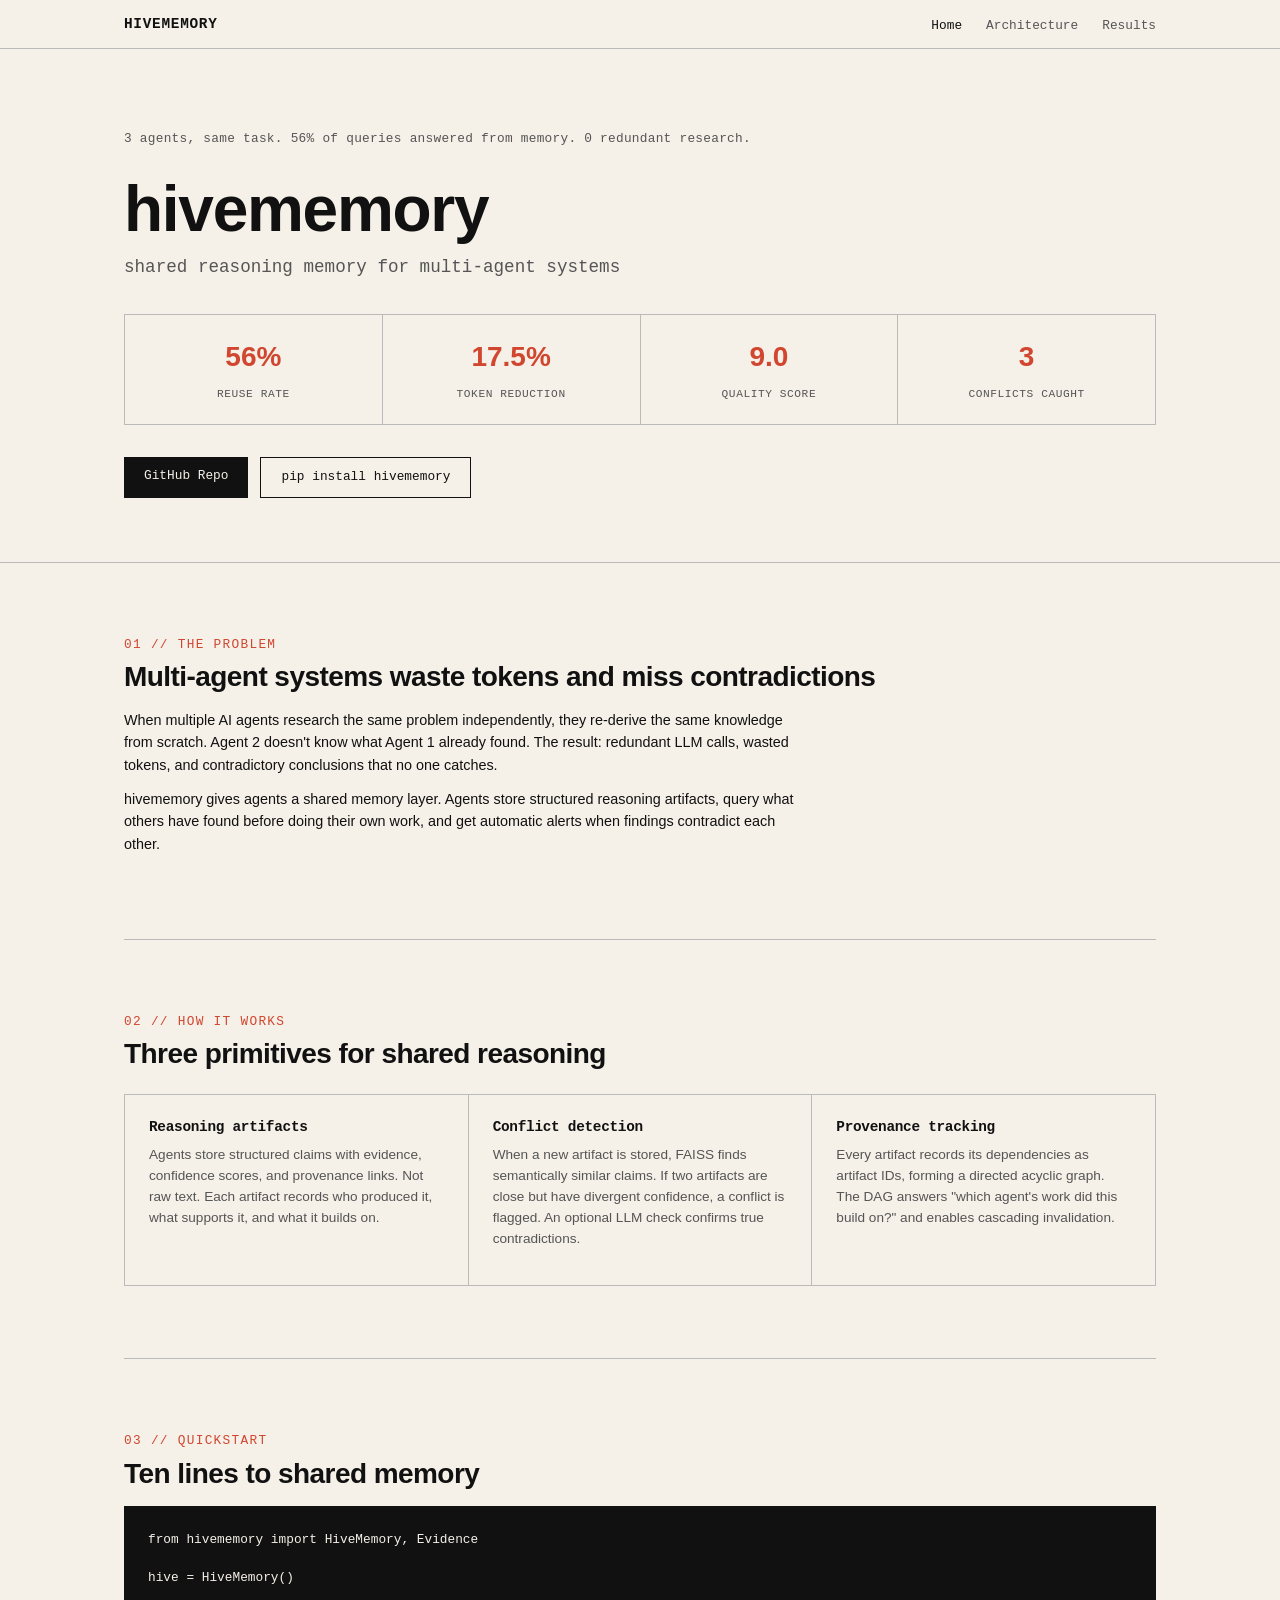
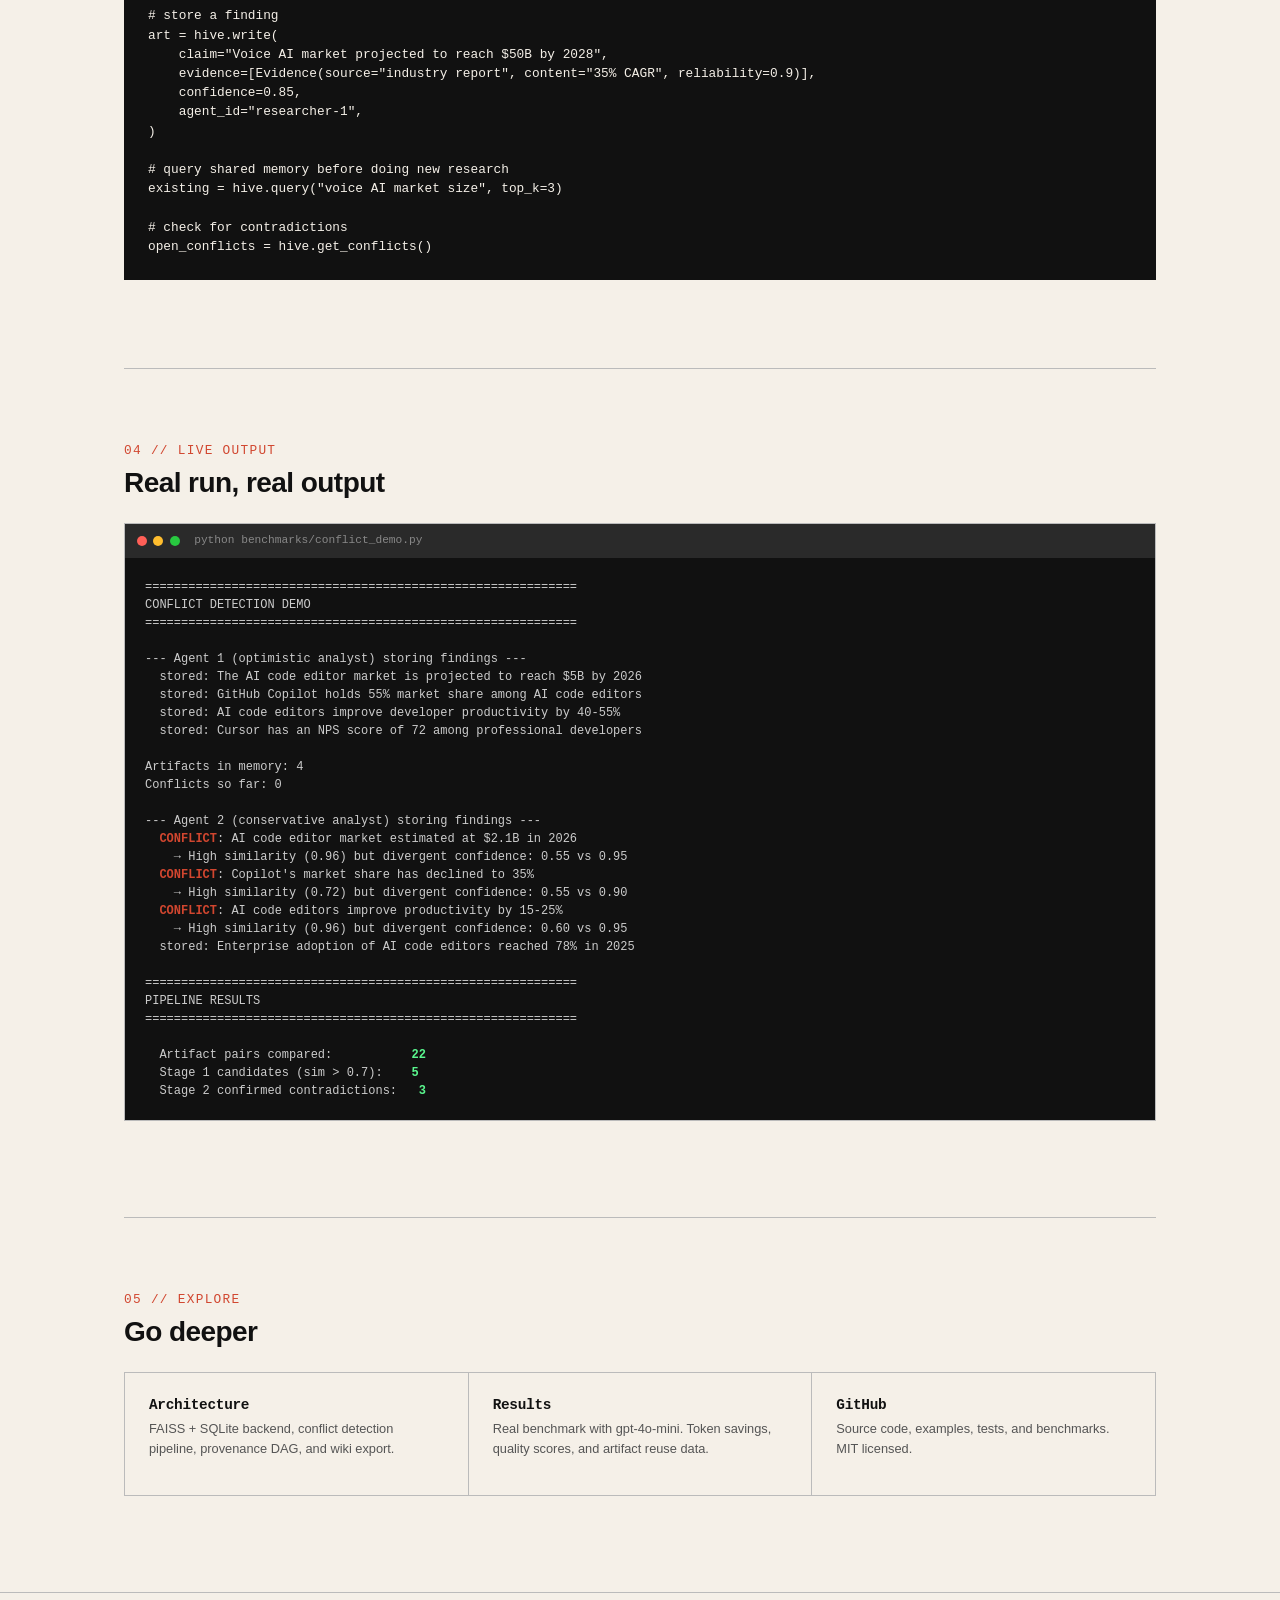
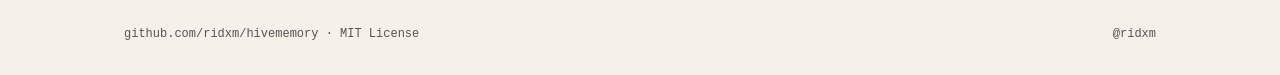
==== docs/index.html @ 1969f160 "add project website and conflict demo" ====
<!DOCTYPE html>
<html lang="en">
<head>
  <meta charset="UTF-8">
  <meta name="viewport" content="width=device-width, initial-scale=1.0">
  <title>hivememory — shared reasoning memory for multi-agent systems</title>
  <link rel="stylesheet" href="style.css">
</head>
<body>

<nav>
  <div class="container">
    <a href="index.html" class="logo">HIVEMEMORY</a>
    <ul class="links">
      <li><a href="index.html" class="active">Home</a></li>
      <li><a href="architecture.html">Architecture</a></li>
      <li><a href="results.html">Results</a></li>
    </ul>
  </div>
</nav>

<div class="hero">
  <div class="container">
    <div class="hero-readout">
      <span class="readout-line">3 agents, same task. 56% of queries answered from memory. 0 redundant research.</span>
    </div>
    <h1>hivememory</h1>
    <p class="subline">shared reasoning memory for multi-agent systems</p>
    <div class="stats-grid hero-stats">
      <div class="stat-box">
        <span class="number">56%</span>
        <span class="label">reuse rate</span>
      </div>
      <div class="stat-box">
        <span class="number">17.5%</span>
        <span class="label">token reduction</span>
      </div>
      <div class="stat-box">
        <span class="number">9.0</span>
        <span class="label">quality score</span>
      </div>
      <div class="stat-box">
        <span class="number">3</span>
        <span class="label">conflicts caught</span>
      </div>
    </div>
    <div class="hero-links">
      <a href="https://github.com/ridxm/hivememory" class="btn btn-primary">GitHub Repo</a>
      <a href="https://pypi.org/project/hivememory/" class="btn btn-secondary">pip install hivememory</a>
    </div>
  </div>
</div>

<div class="container">

  <section>
    <span class="section-label">01 // The Problem</span>
    <h2>Multi-agent systems waste tokens and miss contradictions</h2>
    <p>When multiple AI agents research the same problem independently, they re-derive the same knowledge from scratch. Agent 2 doesn't know what Agent 1 already found. The result: redundant LLM calls, wasted tokens, and contradictory conclusions that no one catches.</p>
    <p>hivememory gives agents a shared memory layer. Agents store structured reasoning artifacts, query what others have found before doing their own work, and get automatic alerts when findings contradict each other.</p>
  </section>

  <section>
    <span class="section-label">02 // How It Works</span>
    <h2>Three primitives for shared reasoning</h2>
    <div class="three-col">
      <div class="block">
        <h3>Reasoning artifacts</h3>
        <p>Agents store structured claims with evidence, confidence scores, and provenance links. Not raw text. Each artifact records who produced it, what supports it, and what it builds on.</p>
      </div>
      <div class="block">
        <h3>Conflict detection</h3>
        <p>When a new artifact is stored, FAISS finds semantically similar claims. If two artifacts are close but have divergent confidence, a conflict is flagged. An optional LLM check confirms true contradictions.</p>
      </div>
      <div class="block">
        <h3>Provenance tracking</h3>
        <p>Every artifact records its dependencies as artifact IDs, forming a directed acyclic graph. The DAG answers "which agent's work did this build on?" and enables cascading invalidation.</p>
      </div>
    </div>
  </section>

  <section>
    <span class="section-label">03 // Quickstart</span>
    <h2>Ten lines to shared memory</h2>
    <pre>from hivememory import HiveMemory, Evidence

hive = HiveMemory()

# store a finding
art = hive.write(
    claim="Voice AI market projected to reach $50B by 2028",
    evidence=[Evidence(source="industry report", content="35% CAGR", reliability=0.9)],
    confidence=0.85,
    agent_id="researcher-1",
)

# query shared memory before doing new research
existing = hive.query("voice AI market size", top_k=3)

# check for contradictions
open_conflicts = hive.get_conflicts()</pre>
  </section>

  <section>
    <span class="section-label">04 // Live Output</span>
    <h2>Real run, real output</h2>
    <div class="terminal">
      <div class="terminal-bar">
        <span class="terminal-dot"></span>
        <span class="terminal-dot"></span>
        <span class="terminal-dot"></span>
        <span class="terminal-title">python benchmarks/conflict_demo.py</span>
      </div>
      <pre class="terminal-body">============================================================
CONFLICT DETECTION DEMO
============================================================

--- Agent 1 (optimistic analyst) storing findings ---
  stored: The AI code editor market is projected to reach $5B by 2026
  stored: GitHub Copilot holds 55% market share among AI code editors
  stored: AI code editors improve developer productivity by 40-55%
  stored: Cursor has an NPS score of 72 among professional developers

Artifacts in memory: 4
Conflicts so far: 0

--- Agent 2 (conservative analyst) storing findings ---
  <span class="t-conflict">CONFLICT</span>: AI code editor market estimated at $2.1B in 2026
    &rarr; High similarity (0.96) but divergent confidence: 0.55 vs 0.95
  <span class="t-conflict">CONFLICT</span>: Copilot's market share has declined to 35%
    &rarr; High similarity (0.72) but divergent confidence: 0.55 vs 0.90
  <span class="t-conflict">CONFLICT</span>: AI code editors improve productivity by 15-25%
    &rarr; High similarity (0.96) but divergent confidence: 0.60 vs 0.95
  stored: Enterprise adoption of AI code editors reached 78% in 2025

============================================================
PIPELINE RESULTS
============================================================

  Artifact pairs compared:           <span class="t-num">22</span>
  Stage 1 candidates (sim &gt; 0.7):    <span class="t-num">5</span>
  Stage 2 confirmed contradictions:   <span class="t-num">3</span></pre>
    </div>
  </section>

  <section>
    <span class="section-label">05 // Explore</span>
    <h2>Go deeper</h2>
    <div class="card-grid">
      <a href="architecture.html" class="card">
        <h3>Architecture</h3>
        <p>FAISS + SQLite backend, conflict detection pipeline, provenance DAG, and wiki export.</p>
      </a>
      <a href="results.html" class="card">
        <h3>Results</h3>
        <p>Real benchmark with gpt-4o-mini. Token savings, quality scores, and artifact reuse data.</p>
      </a>
      <a href="https://github.com/ridxm/hivememory" class="card">
        <h3>GitHub</h3>
        <p>Source code, examples, tests, and benchmarks. MIT licensed.</p>
      </a>
    </div>
  </section>

</div>

<footer>
  <div class="container">
    <div class="footer-left">
      <a href="https://github.com/ridxm/hivememory">github.com/ridxm/hivememory</a> &middot; MIT License
    </div>
    <div class="footer-right">
      <a href="https://x.com/ridxm">@ridxm</a>
    </div>
  </div>
</footer>

</body>
</html>
---- docs/style.css ----
/* ── reset & base ──────────────────────────────────────── */
*, *::before, *::after { margin: 0; padding: 0; box-sizing: border-box; }

:root {
  --bg: #F5F0E8;
  --text: #111;
  --accent: #D1462F;
  --code-bg: #111;
  --code-text: #F5F0E8;
  --border: #bbb;
  --muted: #555;
  --section-gap: 4.5rem;
}

html { scroll-behavior: smooth; }

body {
  font-family: "Space Mono", -apple-system, BlinkMacSystemFont, "Segoe UI", Helvetica, Arial, sans-serif;
  background: var(--bg);
  color: var(--text);
  line-height: 1.55;
  font-size: 15px;
  -webkit-font-smoothing: antialiased;
}

/* ── typography ────────────────────────────────────────── */
@import url('https://fonts.googleapis.com/css2?family=Space+Grotesk:wght@400;600;700&family=Space+Mono:wght@400;700&display=swap');

h1, h2, h3, h4 {
  font-family: "Space Grotesk", sans-serif;
  font-weight: 700;
  letter-spacing: -0.02em;
  line-height: 1.15;
}

h1 { font-size: 3.5rem; }
h2 { font-size: 1.75rem; margin-bottom: 1rem; }
h3 { font-size: 1.15rem; margin-bottom: 0.5rem; }

.section-label {
  font-family: "Space Mono", monospace;
  font-size: 0.8rem;
  color: var(--accent);
  text-transform: uppercase;
  letter-spacing: 0.1em;
  margin-bottom: 0.4rem;
  display: block;
}

p { max-width: 680px; margin-bottom: 0.75rem; font-size: 0.9rem; }
a { color: var(--accent); text-decoration: none; }
a:hover { text-decoration: underline; }

/* ── layout ────────────────────────────────────────────── */
.container {
  max-width: 1080px;
  margin: 0 auto;
  padding: 0 1.5rem;
}

section {
  padding: var(--section-gap) 0;
  border-bottom: 1px solid var(--border);
}

section:last-of-type { border-bottom: none; }

/* ── nav ───────────────────────────────────────────────── */
nav {
  position: sticky;
  top: 0;
  background: var(--bg);
  border-bottom: 1px solid var(--border);
  z-index: 100;
  padding: 0.75rem 0;
}

nav .container {
  display: flex;
  justify-content: space-between;
  align-items: center;
}

nav .logo {
  font-family: "Space Mono", monospace;
  font-weight: 700;
  font-size: 0.9rem;
  color: var(--text);
  text-decoration: none;
  letter-spacing: 0.05em;
}

nav .links {
  display: flex;
  gap: 1.5rem;
  list-style: none;
}

nav .links a {
  font-family: "Space Mono", monospace;
  font-size: 0.8rem;
  color: var(--muted);
  text-decoration: none;
  transition: color 0.15s;
}

nav .links a:hover,
nav .links a.active {
  color: var(--text);
}

/* ── hero ──────────────────────────────────────────────── */
.hero {
  padding: 5rem 0 4rem;
  border-bottom: 1px solid var(--border);
}

.hero-readout {
  margin-bottom: 1.5rem;
}

.readout-line {
  font-family: "Space Mono", monospace;
  font-size: 0.8rem;
  color: var(--muted);
  letter-spacing: 0.02em;
  display: block;
}

.hero h1 {
  font-size: 4rem;
  margin-bottom: 0.5rem;
}

.hero .subline {
  font-size: 1.1rem;
  color: var(--muted);
  margin-bottom: 1.5rem;
  max-width: 500px;
  font-family: "Space Mono", monospace;
}

.hero-stats {
  margin: 1.5rem 0;
}

.hero-links {
  display: flex;
  gap: 0.75rem;
  flex-wrap: wrap;
}

.btn {
  font-family: "Space Mono", monospace;
  font-size: 0.8rem;
  padding: 0.6rem 1.25rem;
  text-decoration: none;
  display: inline-block;
  transition: opacity 0.15s;
}

.btn:hover { text-decoration: none; opacity: 0.85; }

.btn-primary {
  background: var(--text);
  color: var(--bg);
}

.btn-secondary {
  background: transparent;
  color: var(--text);
  border: 1px solid var(--text);
}

/* ── stat boxes ────────────────────────────────────────── */
.stats-grid {
  display: grid;
  grid-template-columns: repeat(4, 1fr);
  gap: 1px;
  background: var(--border);
  border: 1px solid var(--border);
  margin: 2rem 0;
}

.stat-box {
  background: var(--bg);
  padding: 1.25rem 1rem;
  text-align: center;
}

.stat-box .number {
  font-family: "Space Grotesk", sans-serif;
  font-size: 1.75rem;
  font-weight: 700;
  color: var(--accent);
  display: block;
  margin-bottom: 0.15rem;
}

.stat-box .label {
  font-family: "Space Mono", monospace;
  font-size: 0.7rem;
  color: var(--muted);
  text-transform: uppercase;
  letter-spacing: 0.05em;
}

/* ── three-column blocks ───────────────────────────────── */
.three-col {
  display: grid;
  grid-template-columns: repeat(3, 1fr);
  gap: 1px;
  background: var(--border);
  border: 1px solid var(--border);
  margin-top: 1.5rem;
}

.block {
  background: var(--bg);
  padding: 1.5rem;
}

.block h3 {
  font-family: "Space Mono", monospace;
  font-size: 0.9rem;
  font-weight: 700;
}

.block p {
  font-size: 0.85rem;
  color: var(--muted);
}

/* ── code blocks ───────────────────────────────────────── */
pre {
  background: var(--code-bg);
  color: var(--code-text);
  font-family: "Space Mono", monospace;
  font-size: 0.8rem;
  line-height: 1.5;
  padding: 1.5rem;
  overflow-x: auto;
  margin: 1rem 0;
}

code {
  font-family: "Space Mono", monospace;
  font-size: 0.8rem;
}

p code, li code {
  background: var(--code-bg);
  color: var(--code-text);
  padding: 0.1em 0.35em;
  font-size: 0.8rem;
}

/* ── terminal ─────────────────────────────────────────── */
.terminal {
  border: 1px solid var(--border);
  margin: 1.5rem 0;
  overflow: hidden;
}

.terminal-bar {
  background: #2a2a2a;
  padding: 0.5rem 0.75rem;
  display: flex;
  align-items: center;
  gap: 0.4rem;
}

.terminal-dot {
  width: 10px;
  height: 10px;
  border-radius: 50%;
  background: #555;
  display: inline-block;
}

.terminal-dot:nth-child(1) { background: #ff5f57; }
.terminal-dot:nth-child(2) { background: #ffbd2e; }
.terminal-dot:nth-child(3) { background: #28c840; }

.terminal-title {
  font-family: "Space Mono", monospace;
  font-size: 0.7rem;
  color: #888;
  margin-left: 0.5rem;
}

.terminal-body {
  margin: 0;
  padding: 1.25rem;
  font-size: 0.75rem;
  line-height: 1.5;
  background: var(--code-bg);
  color: #ccc;
}

.t-conflict {
  color: var(--accent);
  font-weight: 700;
}

.t-num {
  color: #5af78e;
  font-weight: 700;
}

/* ── link cards ────────────────────────────────────────── */
.card-grid {
  display: grid;
  grid-template-columns: repeat(3, 1fr);
  gap: 1px;
  background: var(--border);
  border: 1px solid var(--border);
  margin-top: 1.5rem;
}

.card {
  background: var(--bg);
  padding: 1.5rem;
  text-decoration: none;
  color: var(--text);
  transition: background 0.15s;
  display: block;
}

.card:hover {
  background: #ede8df;
  text-decoration: none;
}

.card h3 {
  margin-bottom: 0.35rem;
  font-family: "Space Mono", monospace;
  font-size: 0.9rem;
}

.card p {
  font-size: 0.8rem;
  color: var(--muted);
}

/* ── images ────────────────────────────────────────────── */
.chart {
  width: 100%;
  max-width: 800px;
  margin: 1.5rem 0;
  border: 1px solid var(--border);
}

.chart-wide {
  max-width: 100%;
}

.chart-pair {
  display: grid;
  grid-template-columns: 1fr 1fr;
  gap: 1.5rem;
  margin: 1.5rem 0;
}

.chart-pair .chart {
  width: 100%;
  max-width: 100%;
  margin: 0 0 0.35rem 0;
}

.chart-pair .chart-caption {
  margin-top: 0;
}

.chart-caption {
  font-family: "Space Mono", monospace;
  font-size: 0.7rem;
  color: var(--muted);
  margin-top: -0.75rem;
  margin-bottom: 1.5rem;
}

/* ── pipeline flow (architecture) ─────────────────────── */
.pipeline-flow {
  display: flex;
  align-items: stretch;
  gap: 0;
  margin: 2rem 0;
  border: 1px solid var(--border);
  overflow-x: auto;
}

.pipeline-step {
  flex: 1;
  padding: 1.25rem 1rem;
  border-right: 1px solid var(--border);
  min-width: 120px;
}

.pipeline-step:last-child {
  border-right: none;
}

.pipeline-step.active {
  background: var(--code-bg);
  color: var(--code-text);
}

.pipeline-step.active .pipeline-step-desc {
  color: #888;
}

.pipeline-step-num {
  font-family: "Space Mono", monospace;
  font-size: 0.65rem;
  color: var(--accent);
  display: block;
  margin-bottom: 0.35rem;
}

.pipeline-step.active .pipeline-step-num {
  color: var(--accent);
}

.pipeline-step-title {
  font-family: "Space Mono", monospace;
  font-size: 0.8rem;
  font-weight: 700;
  display: block;
  margin-bottom: 0.25rem;
}

.pipeline-step-desc {
  font-family: "Space Mono", monospace;
  font-size: 0.65rem;
  color: var(--muted);
  display: block;
}

.pipeline-sep {
  display: none;
}

/* ── architecture diagram (legacy, keep for compat) ───── */
.diagram-box {
  background: var(--code-bg);
  color: var(--code-text);
  font-family: "Space Mono", monospace;
  font-size: 0.8rem;
  padding: 1.5rem;
  line-height: 1.7;
  overflow-x: auto;
  margin: 1.5rem 0;
}

/* ── data table ────────────────────────────────────────── */
table {
  width: 100%;
  border-collapse: collapse;
  margin: 1.5rem 0;
  font-size: 0.85rem;
}

th, td {
  text-align: left;
  padding: 0.5rem 0.75rem;
  border-bottom: 1px solid var(--border);
}

th {
  font-family: "Space Mono", monospace;
  font-size: 0.7rem;
  text-transform: uppercase;
  letter-spacing: 0.05em;
  color: var(--muted);
}

td {
  font-family: "Space Mono", monospace;
  font-size: 0.8rem;
}

/* ── fields list (architecture) ────────────────────────── */
.field-list {
  list-style: none;
  margin: 1rem 0;
}

.field-list li {
  font-family: "Space Mono", monospace;
  font-size: 0.8rem;
  padding: 0.35rem 0;
  border-bottom: 1px solid var(--border);
}

.field-list li:last-child { border-bottom: none; }

.field-name {
  color: var(--accent);
  font-weight: 700;
}

.field-type {
  color: var(--muted);
}

/* ── two-stage pipeline (conflict detection) ──────────── */
.pipeline {
  display: grid;
  grid-template-columns: 1fr 1fr;
  gap: 1px;
  background: var(--border);
  border: 1px solid var(--border);
  margin: 1.5rem 0;
}

.stage {
  background: var(--bg);
  padding: 1.5rem;
}

.stage-label {
  font-family: "Space Mono", monospace;
  font-size: 0.7rem;
  color: var(--accent);
  text-transform: uppercase;
  letter-spacing: 0.1em;
  margin-bottom: 0.5rem;
  display: block;
}

/* ── conflict funnel ──────────────────────────────────── */
.funnel {
  max-width: 420px;
  margin: 1.5rem 0;
}

.funnel-step {
  border: 1px solid var(--border);
  padding: 1rem 1.5rem;
  text-align: center;
}

.funnel-number {
  font-family: "Space Grotesk", sans-serif;
  font-size: 1.75rem;
  font-weight: 700;
  color: var(--accent);
  display: block;
  margin-bottom: 0.15rem;
}

.funnel-label {
  font-family: "Space Mono", monospace;
  font-size: 0.8rem;
  font-weight: 700;
  display: block;
  margin-bottom: 0.15rem;
}

.funnel-desc {
  font-family: "Space Mono", monospace;
  font-size: 0.7rem;
  color: var(--muted);
  display: block;
}

.funnel-arrow {
  text-align: center;
  font-size: 1.25rem;
  color: var(--muted);
  padding: 0.25rem 0;
}

/* ── conflict examples ────────────────────────────────── */
.conflict-examples {
  margin: 1.5rem 0;
}

.conflict-examples h3 {
  margin-bottom: 0.75rem;
}

.conflict-card {
  border: 1px solid var(--border);
  padding: 1rem 1.25rem;
  margin-bottom: 0.75rem;
}

.conflict-sim {
  font-family: "Space Mono", monospace;
  font-size: 0.7rem;
  color: var(--accent);
  text-transform: uppercase;
  letter-spacing: 0.05em;
  display: block;
  margin-bottom: 0.5rem;
}

.conflict-pair p {
  font-size: 0.8rem;
  margin-bottom: 0.35rem;
}

.conflict-pair p:last-child {
  margin-bottom: 0;
}

/* ── footer ────────────────────────────────────────────── */
footer {
  border-top: 1px solid var(--border);
  padding: 2rem 0;
  margin-top: 1.5rem;
}

footer .container {
  display: flex;
  justify-content: space-between;
  align-items: center;
  flex-wrap: wrap;
  gap: 0.75rem;
}

footer .footer-left {
  font-family: "Space Mono", monospace;
  font-size: 0.75rem;
  color: var(--muted);
}

footer .footer-right {
  font-family: "Space Mono", monospace;
  font-size: 0.75rem;
  color: var(--muted);
}

footer a { color: var(--muted); }
footer a:hover { color: var(--text); }

/* ── responsive ────────────────────────────────────────── */
@media (max-width: 768px) {
  .hero h1 { font-size: 2.5rem; }
  h2 { font-size: 1.35rem; }

  .stats-grid {
    grid-template-columns: repeat(2, 1fr);
  }

  .three-col,
  .card-grid {
    grid-template-columns: 1fr;
    gap: 1px;
  }

  .pipeline,
  .chart-pair {
    grid-template-columns: 1fr;
  }

  .pipeline-flow {
    flex-direction: column;
  }

  .pipeline-step {
    border-right: none;
    border-bottom: 1px solid var(--border);
  }

  .pipeline-step:last-child {
    border-bottom: none;
  }

  nav .container {
    flex-direction: column;
    gap: 0.5rem;
  }

  nav .links { gap: 1rem; }

  .hero { padding: 3rem 0 2.5rem; }

  footer .container {
    flex-direction: column;
    text-align: center;
  }

  pre { padding: 1rem; font-size: 0.75rem; }

  :root { --section-gap: 3rem; }
}
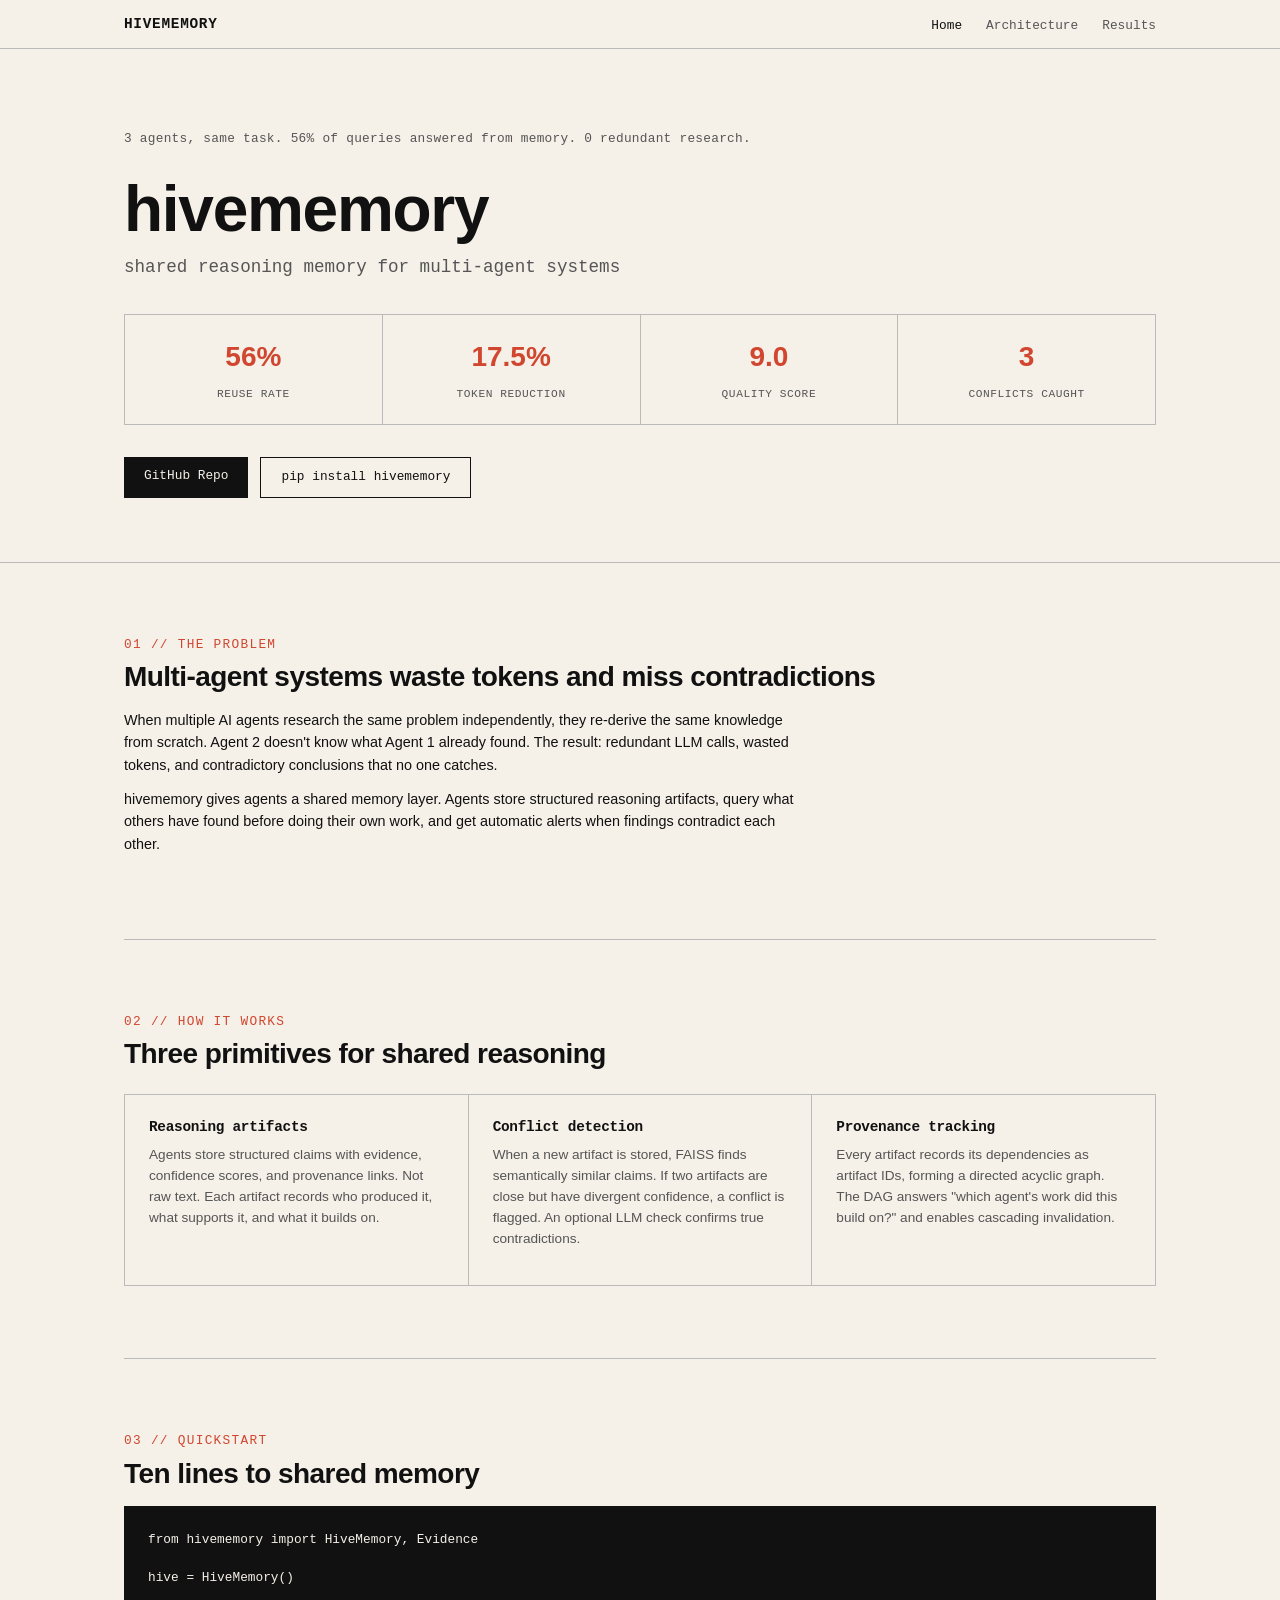
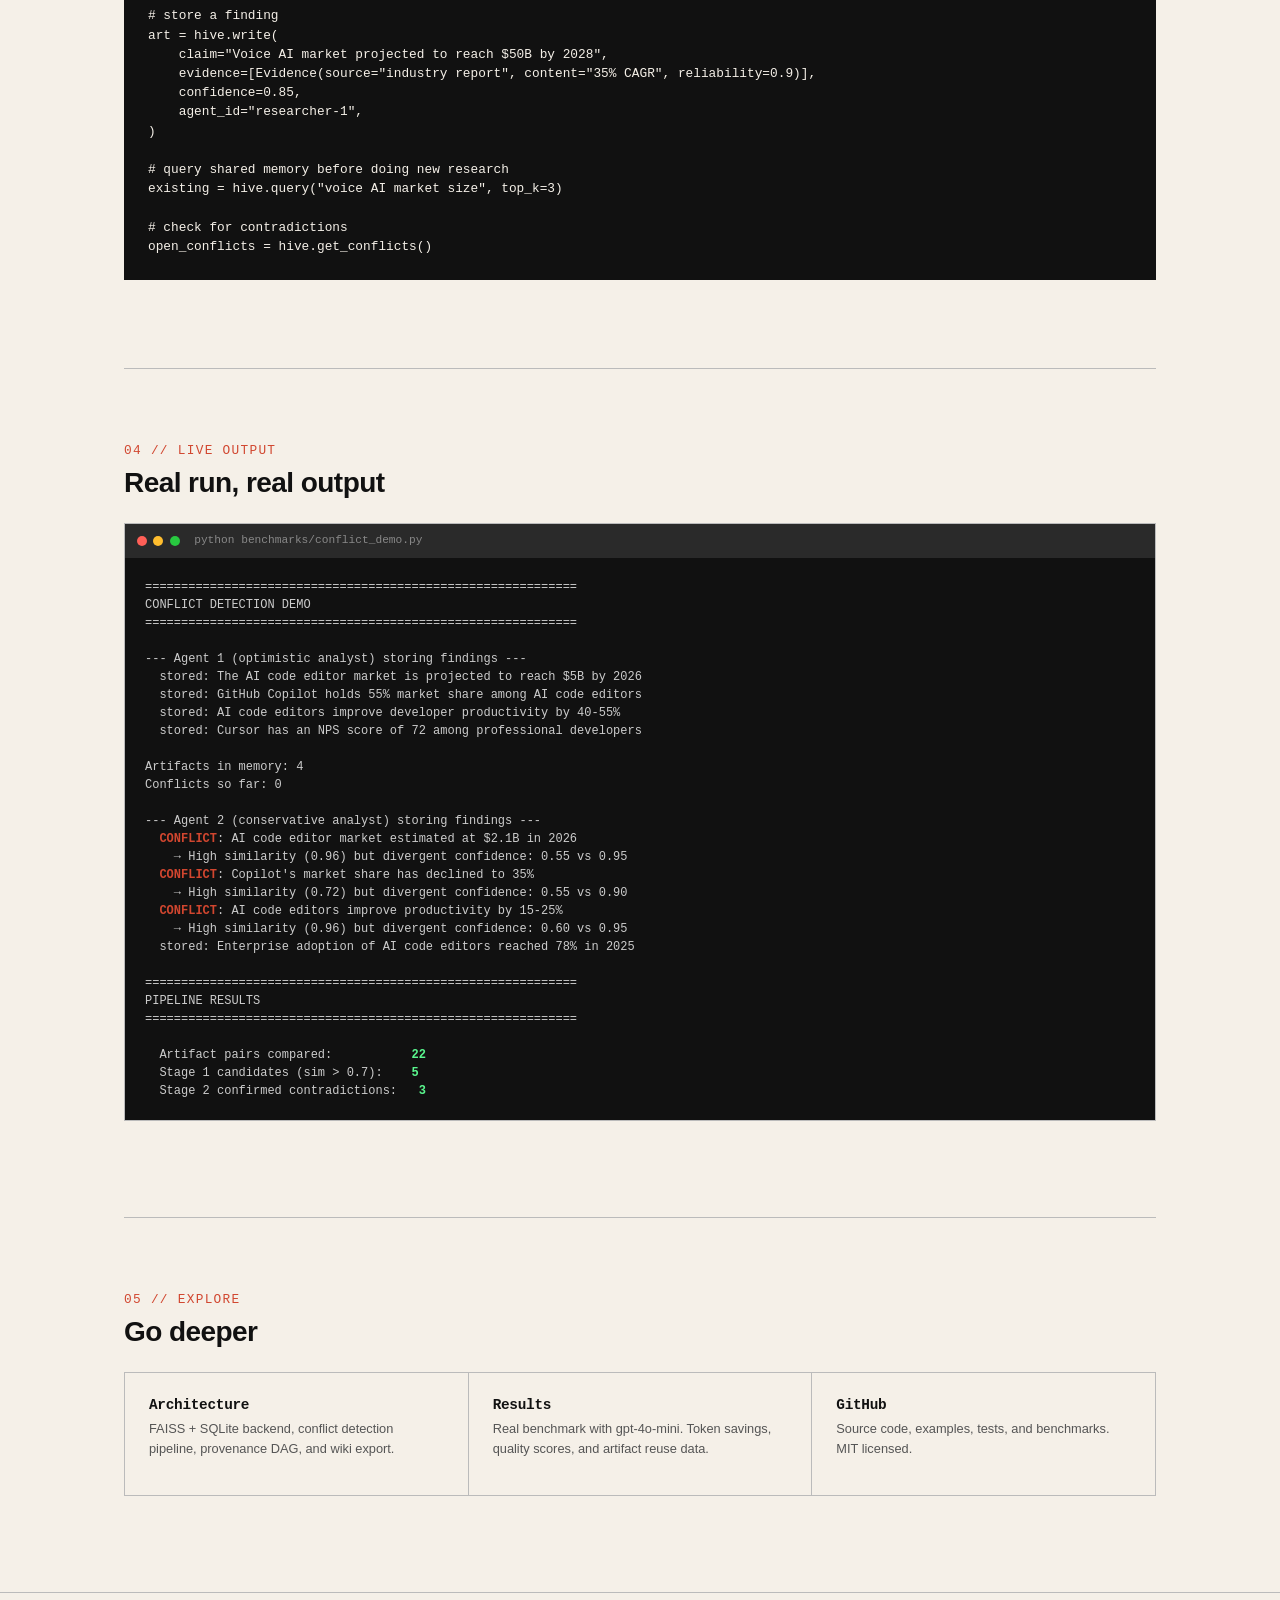
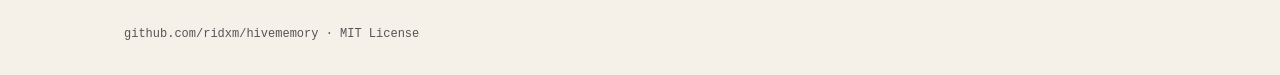
==== commit 3171cfe4: "updated project page" ====
--- a/docs/index.html
+++ b/docs/index.html
@@ -169,9 +169,6 @@
     <div class="footer-left">
       <a href="https://github.com/ridxm/hivememory">github.com/ridxm/hivememory</a> &middot; MIT License
     </div>
-    <div class="footer-right">
-      <a href="https://x.com/ridxm">@ridxm</a>
-    </div>
   </div>
 </footer>
 
